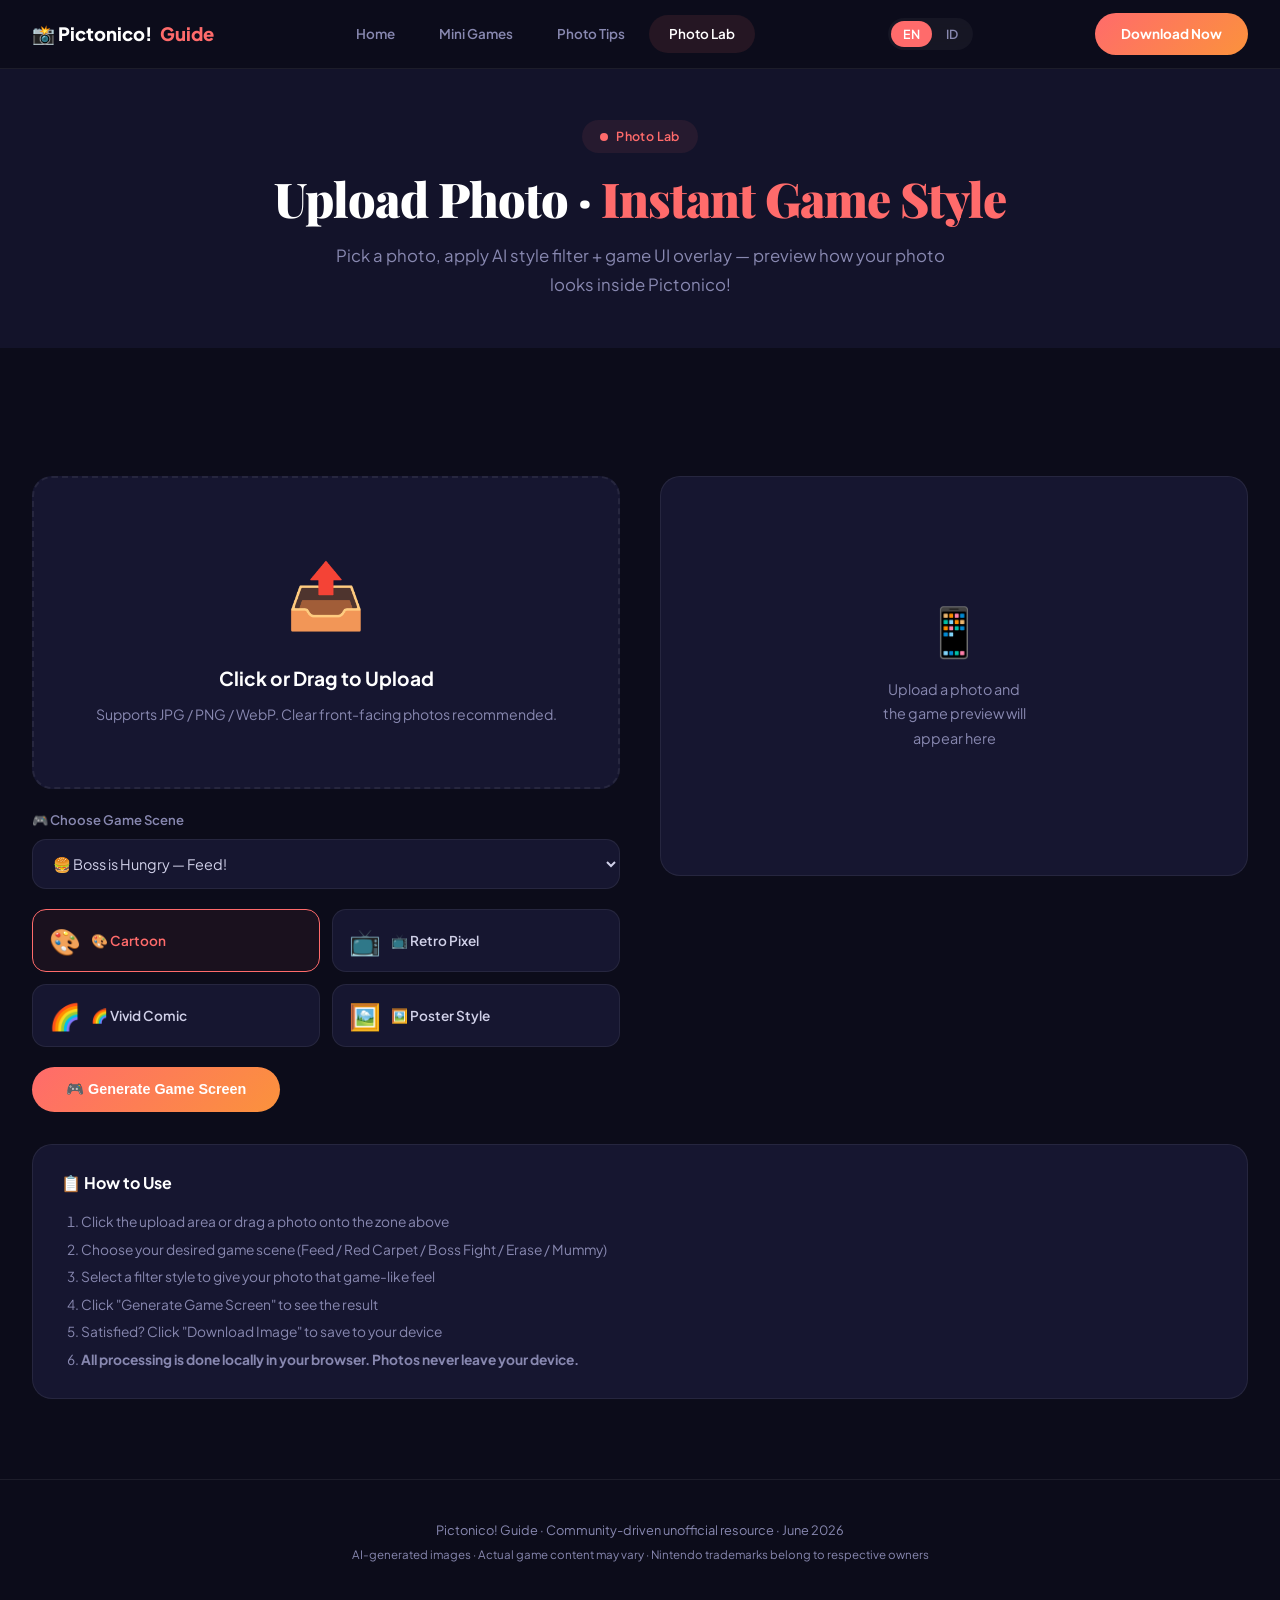
==== lab.html @ 5dd5370d "Initial commit: Pictonico! Guide website — bilingual EN/ID, 4 pages, mini-games catalog, photo tips," ====
<!DOCTYPE html>
<html lang="en">
<head>
<meta charset="UTF-8">
<!-- Google tag (gtag.js) -->
<script async src="https://www.googletagmanager.com/gtag/js?id=G-QFF1K0SGJ1"></script>
<script>window.dataLayer=window.dataLayer||[];function gtag(){dataLayer.push(arguments)}gtag('js',new Date());gtag('config','G-QFF1K0SGJ1')</script>
<meta name="viewport" content="width=device-width, initial-scale=1.0">
<title>Pictonico! Photo Lab — Turn Your Photo Into Game Style Online</title>
<meta name="description" content="Upload any photo and see it transformed into Pictonico! game style with AI filters, cartoon effects, and game UI overlay. Choose from 5 game scenes and 4 filter styles. 100% local processing — your photos never leave your device.">
<meta name="keywords" content="Pictonico photo lab, turn photo into game, Pictonico photo to game, Pictonico game style, photo to cartoon game, Pictonico filter, photo game overlay, Pictonico online tool, photo to Pictonico, game style photo converter">
<meta name="author" content="Pictonico Guide Community">
<meta name="robots" content="index, follow">
<meta property="og:title" content="Pictonico! Photo Lab — Turn Your Photo Into Game Style">
<meta property="og:description" content="Upload your photo and preview how it looks in Pictonico! style. 5 game scenes, 4 filter styles — all processed locally in your browser. Free online tool.">
<meta property="og:type" content="website">
<link rel="canonical" href="https://pictonico-guide.example.com/lab.html">
<link rel="alternate" hreflang="en" href="https://pictonico-guide.example.com/lab.html">
<link rel="alternate" hreflang="id" href="https://pictonico-guide.example.com/id/lab.html">
<link href="https://fonts.googleapis.com/css2?family=Plus+Jakarta+Sans:wght@400;500;600;700;800&family=Playfair+Display:wght@700;900&display=swap" rel="stylesheet">
<link rel="stylesheet" href="shared.css">
<style>
.page-hero{padding:120px 32px 48px;text-align:center;background:var(--bg2)}
.page-hero .sec-label{display:inline-flex;align-items:center;gap:8px;padding:6px 18px;border-radius:25px;background:rgba(255,107,107,.08);color:#ff6b6b;font-size:.78rem;font-weight:600;letter-spacing:.03em;margin-bottom:18px}
.page-hero .sec-label .dot{width:8px;height:8px;border-radius:50%;background:#ff6b6b;animation:pulse 2s infinite}
@keyframes pulse{0%,100%{opacity:1}50%{opacity:.35}}
.page-hero h2{font-family:'Playfair Display',serif;font-size:clamp(2rem,4.5vw,3rem);font-weight:900;color:var(--white);line-height:1.15;letter-spacing:-.02em}
.page-hero h2 em{color:#ff6b6b;font-style:normal}
.page-hero .sub{color:var(--dim);font-size:1.05rem;max-width:640px;margin:16px auto 0}
.lab-grid{display:grid;grid-template-columns:1fr 1fr;gap:40px;align-items:start;margin-top:48px}
.upload-zone{background:var(--card-bg);border:2px dashed var(--border);border-radius:var(--radius);padding:60px 32px;text-align:center;cursor:pointer;transition:var(--tr)}
.upload-zone:hover,.upload-zone.dragover{border-color:var(--accent);background:rgba(255,107,107,.04)}
.upload-zone .up-icon{font-size:4rem;margin-bottom:16px}
.upload-zone h3{color:var(--white);font-size:1.2rem;margin-bottom:8px}
.upload-zone p{color:var(--dim);font-size:.88rem}
.upload-zone input{display:none}
.style-grid{display:grid;grid-template-columns:1fr 1fr;gap:12px;margin-top:20px}
.style-btn{padding:14px 16px;border-radius:var(--radius-sm);border:1px solid var(--border);background:var(--card-bg);color:var(--text);cursor:pointer;font-size:.85rem;font-weight:600;font-family:inherit;transition:var(--tr);text-align:left;display:flex;align-items:center;gap:10px}
.style-btn:hover,.style-btn.on{border-color:var(--accent);background:rgba(255,107,107,.06);color:var(--accent)}
.style-btn .em{font-size:1.6rem}
.result-box{background:var(--card-bg);border:1px solid var(--border);border-radius:var(--radius);padding:24px;text-align:center;min-height:400px;display:flex;flex-direction:column;align-items:center;justify-content:center}
.result-box .placeholder{color:var(--dim);font-size:3rem;margin-bottom:12px}
.result-box .placeholder p{font-size:.9rem;margin-top:6px;white-space:pre-line}
.result-box canvas{max-width:100%;border-radius:var(--radius-sm);box-shadow:var(--shadow)}
.game-select{margin-top:20px}
.game-select select{width:100%;padding:14px 16px;border-radius:var(--radius-sm);border:1px solid var(--border);background:var(--card-bg);color:var(--text);font-size:.9rem;font-family:inherit;cursor:pointer;transition:var(--tr)}
.game-select select:focus{outline:none;border-color:var(--accent)}
.game-select label{display:block;color:var(--dim);font-size:.82rem;margin-bottom:8px;font-weight:600}
.actions{display:flex;gap:12px;margin-top:20px;flex-wrap:wrap}
.btn-sec{padding:12px 28px;border-radius:25px;border:1px solid var(--border);background:var(--card-bg);color:var(--text);font-weight:600;font-size:.84rem;cursor:pointer;font-family:inherit;transition:var(--tr)}
.btn-sec:hover{border-color:var(--accent);color:var(--accent)}
.instructions{background:var(--card-bg);border:1px solid var(--border);border-radius:var(--radius);padding:24px 28px;margin-top:32px}
.instructions h3{color:var(--white);font-size:1rem;margin-bottom:12px}
.instructions ol{color:var(--dim);font-size:.86rem;line-height:2;padding-left:20px}
@media(max-width:900px){.lab-grid{grid-template-columns:1fr}.style-grid{grid-template-columns:1fr 1fr}}
</style>
</head>
<body>

<header><div class="hdr-inner">
  <a class="logo" href="index.html">📸 Pictonico!<em style="color:var(--accent);font-style:normal">Guide</em></a>
  <button class="nav-ham" id="ham" onclick="document.getElementById('nl').classList.toggle('open')"><span></span><span></span><span></span></button>
  <div class="nav-links" id="nl">
    <a href="index.html" data-t="nav_home">Home</a>
    <a href="minigames.html" data-t="nav_games">Mini Games</a>
    <a href="tips.html" data-t="nav_tips">Photo Tips</a>
    <a href="lab.html" class="active" data-t="nav_lab">Photo Lab</a>
  </div>
  <div class="lang-toggle">
    <button class="lang-btn on" data-lang="en">EN</button>
    <button class="lang-btn" data-lang="id">ID</button>
  </div>
  <a class="nav-cta" href="https://pictonico.nintendo.com/" target="_blank" rel="noopener" data-t="nav_cta">Download</a>
</div></header>

<div class="page-hero">
  <span class="sec-label"><span class="dot"></span><span data-t="lab_tag">Photo Lab</span></span>
  <h2 data-t="lab_title">Upload Photo · Instant Game Style</h2>
  <p class="sub" data-t="lab_sub">Pick a photo, apply AI style filter + game UI overlay</p>
</div>

<section><div class="sec-inner" style="max-width:1300px;margin:0 auto">
  <div class="lab-grid">
    <div>
      <div class="upload-zone" id="dropZone" onclick="document.getElementById('fileInput').click()">
        <div class="up-icon">📤</div>
        <h3 data-t="lab_upload_title">Click or Drag to Upload</h3>
        <p data-t="lab_upload_desc">Supports JPG / PNG / WebP. Clear front-facing photos recommended.</p>
        <input type="file" id="fileInput" accept="image/*">
      </div>
      <div class="game-select">
        <label data-t="lab_scene_label">🎮 Choose Game Scene</label>
        <select id="gameSelect">
          <option value="feed" data-t="lab_scene_feed">🍔 Boss is Hungry — Feed!</option>
          <option value="carpet" data-t="lab_scene_carpet">🏃 Red Carpet Moment</option>
          <option value="boss" data-t="lab_scene_boss">🥊 Friend Turns Into Final BOSS</option>
          <option value="clean" data-t="lab_scene_clean">🧹 Erase Embarrassing Memory</option>
          <option value="mummy" data-t="lab_scene_mummy">💄 Wrap Friend as a Mummy</option>
        </select>
      </div>
      <div class="style-grid" id="styleGrid">
        <button class="style-btn on" data-style="cartoon"><span class="em">🎨</span><span data-t="lab_style_cartoon">Cartoon</span></button>
        <button class="style-btn" data-style="retro"><span class="em">📺</span><span data-t="lab_style_retro">Retro Pixel</span></button>
        <button class="style-btn" data-style="vivid"><span class="em">🌈</span><span data-t="lab_style_vivid">Vivid Comic</span></button>
        <button class="style-btn" data-style="poster"><span class="em">🖼️</span><span data-t="lab_style_poster">Poster Style</span></button>
      </div>
      <div class="actions">
        <button class="btn-primary" id="generateBtn" disabled data-t="lab_gen_btn">🎮 Generate Game Screen</button>
        <button class="btn-sec" id="downloadBtn" style="display:none" data-t="lab_download">💾 Download Image</button>
        <button class="btn-sec" id="resetBtn" style="display:none" data-t="lab_reset">🔄 Upload Again</button>
      </div>
    </div>
    <div class="result-box" id="resultBox">
      <div class="placeholder" id="placeholder"><div>📱</div><p data-t="lab_placeholder">Upload a photo and the game preview will appear here</p></div>
      <canvas id="outputCanvas" style="display:none"></canvas>
    </div>
  </div>
  <div class="instructions">
    <h3 data-t="lab_how_title">📋 How to Use</h3>
    <ol>
      <li data-t="lab_how_1">Click or drag a photo to upload</li>
      <li data-t="lab_how_2">Choose your desired game scene</li>
      <li data-t="lab_how_3">Select a filter style</li>
      <li data-t="lab_how_4">Click Generate to see result</li>
      <li data-t="lab_how_5">Satisfied? Click Download to save</li>
      <li data-t="lab_how_6"><strong>All processing is local. Photos never leave your device.</strong></li>
    </ol>
  </div>
</div></section>

<footer><p data-t="footer1">Pictonico! Guide · June 2026</p><p style="font-size:0.72rem" data-t="footer2">AI images · Nintendo trademarks belong to respective owners</p></footer>

<script src="i18n.js"></script>
<script>
// Re-apply translations after lang change
var origSetLang=setLang;
setLang=function(lang){origSetLang(lang);renderLabUI()};

var uploadedImage=null,currentStyle='cartoon',currentGame='feed';

var dz=document.getElementById('dropZone'),fi=document.getElementById('fileInput');
fi.addEventListener('change',function(e){loadImage(e.target.files[0])});
dz.addEventListener('dragover',function(e){e.preventDefault();dz.classList.add('dragover')});
dz.addEventListener('dragleave',function(){dz.classList.remove('dragover')});
dz.addEventListener('drop',function(e){e.preventDefault();dz.classList.remove('dragover');loadImage(e.dataTransfer.files[0])});

function loadImage(file){
  if(!file||!file.type.startsWith('image/')){alert('Please select an image file!');return}
  var r=new FileReader();
  r.onload=function(e){var img=new Image();img.onload=function(){uploadedImage=img;document.getElementById('generateBtn').disabled=false;dz.innerHTML='<div class="up-icon">✅</div><h3 data-t="lab_loaded">'+t('lab_loaded')+'</h3><p>'+file.name+' ('+Math.round(file.size/1024)+' KB)</p><p style="color:var(--accent);margin-top:4px" data-t="lab_reupload">'+t('lab_reupload')+'</p>';dz.style.borderStyle='solid';dz.style.borderColor='var(--green)';applyTranslations()};img.src=e.target.result};r.readAsDataURL(file)
}

document.getElementById('styleGrid').addEventListener('click',function(e){var b=e.target.closest('.style-btn');if(!b)return;document.querySelectorAll('#styleGrid .style-btn').forEach(function(x){x.classList.remove('on')});b.classList.add('on');currentStyle=b.dataset.style});
document.getElementById('gameSelect').addEventListener('change',function(e){currentGame=e.target.value});
document.getElementById('generateBtn').addEventListener('click',generate);
document.getElementById('downloadBtn').addEventListener('click',function(){var a=document.createElement('a');a.download=t('lab_img_downloaded');a.href=document.getElementById('outputCanvas').toDataURL();a.click()});
document.getElementById('resetBtn').addEventListener('click',reset);

function generate(){
  if(!uploadedImage)return;
  var canvas=document.getElementById('outputCanvas'),ctx=canvas.getContext('2d');
  var W=800,H=Math.round(800*uploadedImage.height/uploadedImage.width);
  if(H<500)H=500;if(H>900)H=900;
  canvas.width=W;canvas.height=H;
  ctx.drawImage(uploadedImage,0,0,W,H);
  applyStyle(ctx,W,H,currentStyle);
  drawGameUI(ctx,W,H,currentGame);
  canvas.style.display='block';document.getElementById('placeholder').style.display='none';
  document.getElementById('downloadBtn').style.display='inline-flex';document.getElementById('resetBtn').style.display='inline-flex';
}

function applyStyle(ctx,W,H,style){
  var id=ctx.getImageData(0,0,W,H),d=id.data;
  if(style==='cartoon'){for(var i=0;i<d.length;i+=4){d[i]=Math.round(d[i]/40)*40;d[i+1]=Math.round(d[i+1]/40)*40;d[i+2]=Math.round(d[i+2]/40)*40}ctx.putImageData(id,0,0);ctx.fillStyle='rgba(255,180,100,0.08)';ctx.fillRect(0,0,W,H)}
  else if(style==='retro'){ctx.imageSmoothingEnabled=false;var sw=Math.max(4,Math.floor(W/60));ctx.drawImage(ctx.canvas,0,0,W/4,H/4);ctx.drawImage(ctx.canvas,0,0,W/4,H/4,0,0,W,H);ctx.imageSmoothingEnabled=true;ctx.fillStyle='rgba(0,0,0,0.06)';for(var y=0;y<H;y+=3)ctx.fillRect(0,y,W,1);ctx.fillStyle='rgba(255,200,50,0.05)';ctx.fillRect(0,0,W,H)}
  else if(style==='vivid'){for(var i=0;i<d.length;i+=4){var r=d[i],g=d[i+1],b=d[i+2];var gray=0.299*r+0.587*g+0.114*b;d[i]=Math.min(255,Math.max(0,gray+1.6*(r-gray)));d[i+1]=Math.min(255,Math.max(0,gray+1.6*(g-gray)));d[i+2]=Math.min(255,Math.max(0,gray+1.6*(b-gray)))}ctx.putImageData(id,0,0);ctx.fillStyle='rgba(0,0,0,0.03)';for(var y=0;y<H;y+=8)for(var x=0;x<W;x+=8)ctx.fillRect(x,y,4,4)}
  else if(style==='poster'){for(var i=0;i<d.length;i+=4){d[i]=Math.min(255,d[i]*1.1);d[i+1]=Math.min(255,d[i+1]*0.95);d[i+2]=Math.min(255,d[i+2]*0.85)}ctx.putImageData(id,0,0);var grad=ctx.createRadialGradient(W/2,H/2,Math.min(W,H)*0.45,W/2,H/2,Math.max(W,H)*0.7);grad.addColorStop(0,'rgba(0,0,0,0)');grad.addColorStop(1,'rgba(0,0,0,0.4)');ctx.fillStyle=grad;ctx.fillRect(0,0,W,H)}
}

function drawGameUI(ctx,W,H,game){
  var barH=60;
  ctx.fillStyle='rgba(0,0,0,0.55)';ctx.fillRect(0,0,W,barH);ctx.fillStyle='rgba(255,255,255,0.08)';ctx.fillRect(0,barH,W,2);
  ctx.font='bold 20px "Plus Jakarta Sans",sans-serif';ctx.fillStyle='#fff';
  ctx.fillText(t('lab_timer'),20,38);
  ctx.textAlign='right';ctx.font='bold 22px "Plus Jakarta Sans",sans-serif';ctx.fillStyle='#ffc853';
  ctx.fillText(t('lab_score'),W-20,38);
  ctx.textAlign='center';
  var titles={feed:t('lab_game_title_feed'),carpet:t('lab_game_title_carpet'),boss:t('lab_game_title_boss'),clean:t('lab_game_title_clean'),mummy:t('lab_game_title_mummy')};
  ctx.font='bold 16px "Plus Jakarta Sans",sans-serif';ctx.fillStyle='#ff6b6b';
  ctx.fillText(titles[game]||'Pictonico!',W/2,38);
  var phW=160,phH=8,phX=(W-phW)/2,phY=barH-20;
  ctx.fillStyle='rgba(255,255,255,0.15)';ctx.roundRect(phX,phY,phW,phH,4);ctx.fill();
  ctx.fillStyle='#4ecdc4';ctx.roundRect(phX,phY,phW*0.72,phH,4);ctx.fill();
  ctx.fillStyle='rgba(0,0,0,0.55)';ctx.fillRect(0,H-56,W,56);ctx.fillStyle='rgba(255,255,255,0.08)';ctx.fillRect(0,H-56,W,2);
  ctx.textAlign='center';ctx.font='14px "Plus Jakarta Sans",sans-serif';ctx.fillStyle='rgba(255,255,255,0.5)';
  var hints={feed:t('lab_hint_feed'),carpet:t('lab_hint_carpet'),boss:t('lab_hint_boss'),clean:t('lab_hint_clean'),mummy:t('lab_hint_mummy')};
  ctx.fillText(hints[game]||'',W/2,H-20);
  ctx.font='28px sans-serif';ctx.fillText(game==='boss'?'💥':game==='feed'?'🍕':'✨',W-60,H-18);
  ctx.strokeStyle='rgba(255,107,107,0.2)';ctx.lineWidth=2;ctx.strokeRect(8,barH+8,W-16,H-barH-64);
}

function reset(){
  uploadedImage=null;document.getElementById('outputCanvas').style.display='none';document.getElementById('placeholder').style.display='block';
  document.getElementById('generateBtn').disabled=true;document.getElementById('downloadBtn').style.display='none';document.getElementById('resetBtn').style.display='none';
  dz.innerHTML='<div class="up-icon">📤</div><h3 data-t="lab_upload_title">'+t('lab_upload_title')+'</h3><p data-t="lab_upload_desc">'+t('lab_upload_desc')+'</p><input type="file" id="fileInput" accept="image/*">';
  dz.style.borderStyle='dashed';dz.style.borderColor='var(--border)';
  document.getElementById('fileInput').addEventListener('change',function(e){loadImage(e.target.files[0])});
}

function renderLabUI(){applyTranslations();document.getElementById('gameSelect').querySelectorAll('option').forEach(function(o){if(T[o.dataset.t])o.textContent=T[o.dataset.t][LANG.current||'en']})}

if(!CanvasRenderingContext2D.prototype.roundRect){CanvasRenderingContext2D.prototype.roundRect=function(x,y,w,h,r){if(typeof r==='number')r={tl:r,tr:r,br:r,bl:r};this.beginPath();this.moveTo(x+r.tl,y);this.lineTo(x+w-r.tr,y);this.quadraticCurveTo(x+w,y,x+w,y+r.tr);this.lineTo(x+w,y+h-r.br);this.quadraticCurveTo(x+w,y+h,x+w-r.br,y+h);this.lineTo(x+r.bl,y+h);this.quadraticCurveTo(x,y+h,x,y+h-r.bl);this.lineTo(x,y+r.tl);this.quadraticCurveTo(x,y,x+r.tl,y);this.closePath()}}

document.addEventListener('click',function(e){var n=document.getElementById('nl'),h=document.getElementById('ham');if(!n.contains(e.target)&&!h.contains(e.target))n.classList.remove('open')});
</script>
</body>
</html>
---- shared.css ----
/* ===== SHARED STYLES ===== */
:root{
  --bg:#0c0c1a;--bg2:#13132a;--bg3:#1a1a38;--card-bg:#161630;
  --white:#fff;--text:#d0d0e8;--dim:#8888b0;
  --border:rgba(255,255,255,.07);--accent:#ff6b6b;--gold:#ffc853;
  --orange:#fb923c;--green:#4ecdc4;--purple:#a78bfa;
  --radius:20px;--radius-sm:14px;
  --shadow:0 4px 30px rgba(0,0,0,.5);
  --shadow-hover:0 8px 40px rgba(0,0,0,.6),0 0 0 1px rgba(255,255,255,.08);
  --tr:0.35s cubic-bezier(.25,.46,.45,.94);
}
*,*::before,*::after{box-sizing:border-box;margin:0;padding:0}
html{scroll-behavior:smooth;font-size:16px}
body{
  font-family:'Plus Jakarta Sans',system-ui,sans-serif;
  background:var(--bg);color:var(--text);line-height:1.7;
  overflow-x:hidden;min-height:100vh;-webkit-font-smoothing:antialiased;
}
::-webkit-scrollbar{width:5px}
::-webkit-scrollbar-thumb{background:rgba(255,255,255,.1);border-radius:4px}

/* HEADER */
header{
  position:fixed;top:0;left:0;right:0;z-index:1000;
  background:rgba(12,12,26,.88);backdrop-filter:blur(20px);
  border-bottom:1px solid var(--border);
}
.hdr-inner{
  max-width:1300px;margin:0 auto;padding:0 32px;
  display:flex;align-items:center;justify-content:space-between;height:68px;
}
.logo{display:flex;align-items:center;gap:8px;text-decoration:none;color:var(--white);font-weight:800;font-size:1.15rem}
.logo em{color:var(--accent);font-style:normal}
.nav-links{display:flex;gap:4px}
.nav-links a{
  padding:8px 20px;border-radius:25px;font-size:.84rem;font-weight:600;
  color:var(--dim);text-decoration:none;transition:var(--tr);
}
.nav-links a:hover,.nav-links a.active{color:var(--white);background:rgba(255,107,107,.1)}
.nav-cta{
  padding:10px 26px;border-radius:25px;
  background:linear-gradient(135deg,var(--accent),var(--orange));
  color:#fff;font-weight:700;font-size:.84rem;text-decoration:none;
  transition:var(--tr);
}
.nav-cta:hover{transform:translateY(-2px);box-shadow:0 6px 24px rgba(255,107,107,.3)}

/* LANG TOGGLE */
.lang-toggle{
  display:flex;gap:2px;margin-left:12px;
  background:rgba(255,255,255,.04);border-radius:20px;padding:3px;
}
.lang-btn{
  padding:5px 12px;border-radius:18px;border:none;background:none;
  color:var(--dim);font-size:.78rem;font-weight:600;cursor:pointer;
  transition:var(--tr);font-family:inherit;
}
.lang-btn:hover{color:var(--white)}
.lang-btn.on{background:var(--accent);color:#fff}

.nav-ham{display:none;flex-direction:column;gap:5px;cursor:pointer;background:none;border:none;padding:8px}
.nav-ham span{display:block;width:24px;height:2px;background:var(--white);border-radius:2px}

/* SECTIONS */
section{padding:80px 32px;position:relative}
.sec-inner{max-width:1300px;margin:0 auto;position:relative;z-index:1}
.sec-label{
  display:inline-flex;align-items:center;gap:8px;padding:6px 18px;border-radius:25px;
  background:rgba(255,107,107,.08);color:var(--accent);
  font-size:.78rem;font-weight:600;letter-spacing:.03em;margin-bottom:18px;
}
.sec-label .dot{width:8px;height:8px;border-radius:50%;background:var(--accent);animation:pulse 2s infinite}
@keyframes pulse{0%,100%{opacity:1}50%{opacity:.35}}
.sec-title{
  font-family:'Playfair Display',serif;
  font-size:clamp(2rem,4.5vw,3rem);font-weight:900;
  color:var(--white);line-height:1.15;margin-bottom:16px;letter-spacing:-.02em;
}
.sec-title em{color:var(--accent);font-style:normal}
.sec-sub{color:var(--dim);font-size:1.05rem;max-width:640px;line-height:1.7}

/* BUTTONS */
.btn-primary{
  padding:14px 34px;border-radius:30px;
  background:linear-gradient(135deg,var(--accent),var(--orange));
  color:#fff;font-weight:700;font-size:.9rem;text-decoration:none;
  transition:var(--tr);border:none;cursor:pointer;display:inline-flex;align-items:center;gap:8px;
}
.btn-primary:hover{transform:translateY(-3px);box-shadow:0 8px 30px rgba(255,107,107,.35)}
.btn-outline{
  padding:14px 34px;border-radius:30px;
  border:2px solid rgba(255,255,255,.12);background:transparent;
  color:var(--white);font-weight:600;font-size:.9rem;text-decoration:none;
  transition:var(--tr);cursor:pointer;display:inline-flex;align-items:center;gap:8px;
}
.btn-outline:hover{border-color:var(--accent);color:var(--accent);transform:translateY(-3px)}

/* GRID HELPERS */
.f-grid{display:grid;grid-template-columns:repeat(auto-fit,minmax(280px,1fr));gap:24px;margin-top:48px}
.f-card{
  background:var(--card-bg);border:1px solid var(--border);
  border-radius:var(--radius);padding:36px 32px;
  transition:var(--tr);position:relative;
}
.f-card:hover{transform:translateY(-6px);box-shadow:var(--shadow-hover);border-color:rgba(255,107,107,.2)}
.f-card .f-icon{width:60px;height:60px;border-radius:16px;display:flex;align-items:center;justify-content:center;font-size:1.5rem;margin-bottom:22px;position:relative}
.f-card .f-icon::after{content:'';position:absolute;inset:-4px;border-radius:20px;background:inherit;opacity:.15;z-index:-1}
.f-card:hover .f-icon{transform:scale(1.1);transition:var(--tr)}
.f-card h4{font-size:1.1rem;color:var(--white);margin-bottom:8px}
.f-card p{color:var(--dim);font-size:.88rem;line-height:1.65}

/* FOOTER */
footer{
  background:var(--bg);border-top:1px solid var(--border);
  padding:40px 32px;text-align:center;
}
footer p{color:var(--dim);font-size:.8rem;margin-bottom:4px}

.card-img{width:100%;border-radius:var(--radius);box-shadow:var(--shadow)}

/* ANIMATION */
.fade-up{opacity:0;transform:translateY(40px);transition:all .8s cubic-bezier(.25,.46,.45,.94)}
.fade-up.in{opacity:1;transform:translateY(0)}

/* RESPONSIVE */
@media(max-width:768px){
  .nav-links{display:none;position:absolute;top:68px;left:0;right:0;flex-direction:column;background:rgba(12,12,26,.98);padding:10px;border-bottom:1px solid var(--border)}
  .nav-links.open{display:flex}
  .nav-ham{display:flex}
  .nav-cta{display:none}
  section{padding:64px 20px}
}
@media(max-width:480px){
  .f-grid{grid-template-columns:1fr}
}
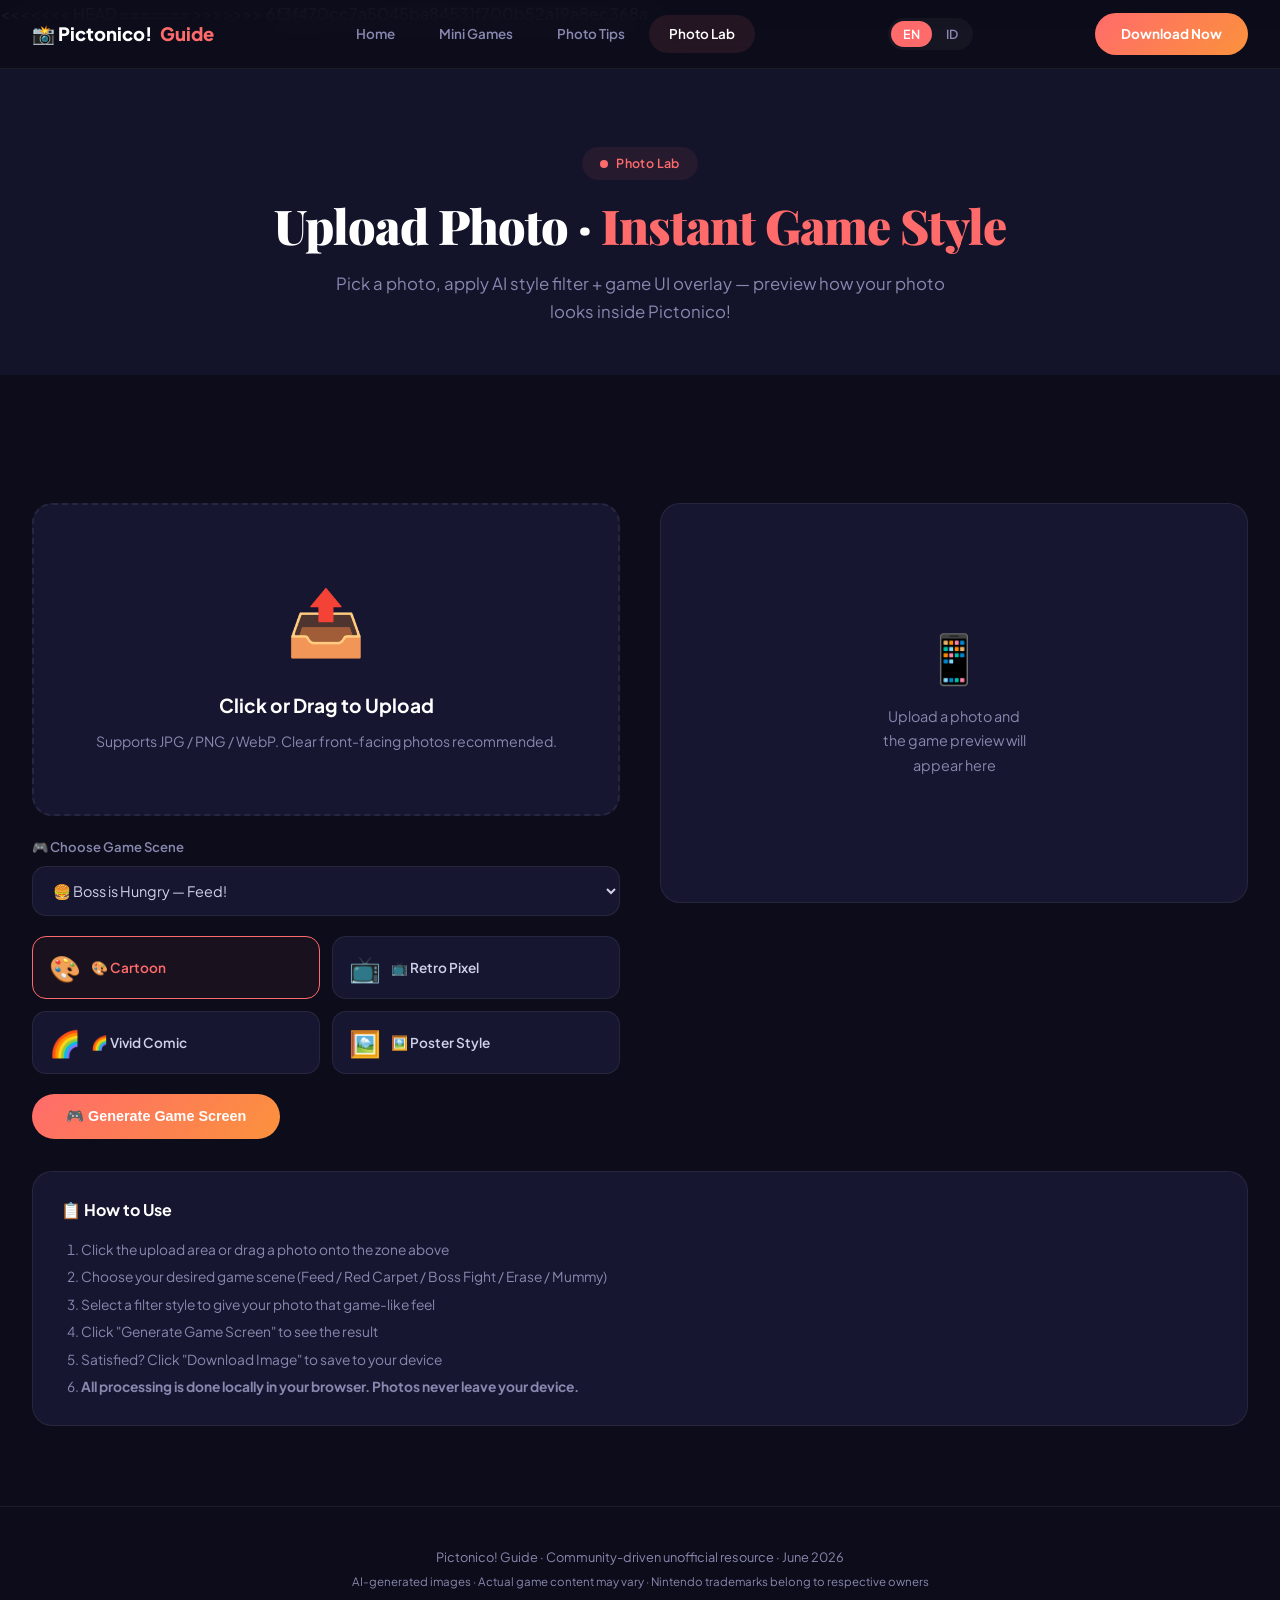
==== commit 0a14a230: "Add Google AdSense (ca-pub-1691516136077983) to all pages" ====
--- a/lab.html
+++ b/lab.html
@@ -3,6 +3,10 @@
 <head>
 <meta charset="UTF-8">
 <!-- Google tag (gtag.js) -->
+<<<<<<< HEAD
+<script async src="https://pagead2.googlesyndication.com/pagead/js/adsbygoogle.js?client=ca-pub-1691516136077983" crossorigin="anonymous"></script>
+=======
+>>>>>>> 6f3f470cc7a5045ba84531f700b52a19a8ec368a
 <script async src="https://www.googletagmanager.com/gtag/js?id=G-QFF1K0SGJ1"></script>
 <script>window.dataLayer=window.dataLayer||[];function gtag(){dataLayer.push(arguments)}gtag('js',new Date());gtag('config','G-QFF1K0SGJ1')</script>
 <meta name="viewport" content="width=device-width, initial-scale=1.0">
@@ -14,9 +18,9 @@
 <meta property="og:title" content="Pictonico! Photo Lab — Turn Your Photo Into Game Style">
 <meta property="og:description" content="Upload your photo and preview how it looks in Pictonico! style. 5 game scenes, 4 filter styles — all processed locally in your browser. Free online tool.">
 <meta property="og:type" content="website">
-<link rel="canonical" href="https://pictonico-guide.example.com/lab.html">
-<link rel="alternate" hreflang="en" href="https://pictonico-guide.example.com/lab.html">
-<link rel="alternate" hreflang="id" href="https://pictonico-guide.example.com/id/lab.html">
+<link rel="canonical" href="https://gamehpego.com/lab.html">
+<link rel="alternate" hreflang="en" href="https://gamehpego.com/lab.html">
+<link rel="alternate" hreflang="id" href="https://gamehpego.com/id/lab.html">
 <link href="https://fonts.googleapis.com/css2?family=Plus+Jakarta+Sans:wght@400;500;600;700;800&family=Playfair+Display:wght@700;900&display=swap" rel="stylesheet">
 <link rel="stylesheet" href="shared.css">
 <style>
